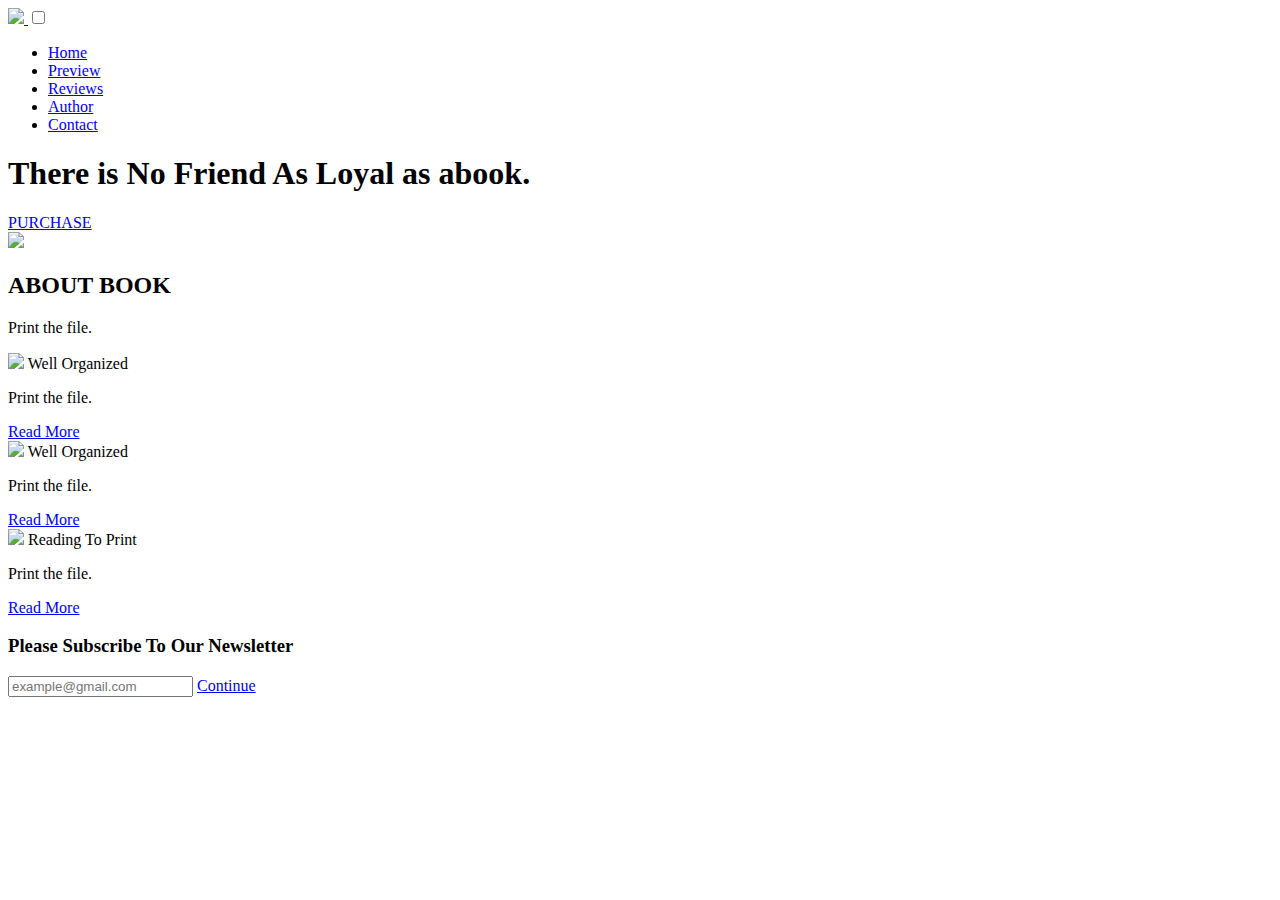
==== index.html @ f1f24578 "Add files via upload" ====
<!DOCTYPE html>
<html>
    <head>
        <meta charset="utf-8">
        <meta http-equiv="X-UA-Compatible" content="IE-edge">
        <meta none="viewport" content="width=device-width, intial-scale=1.0">
        <title>E_Book Website</title>
        <link rel="stylesheet" href="css/style.css"/>
        <link href="https://fonts.googleapis.com/css2?family=Montserrat:wght@300;400;500;600&display=swap" rel="stylesheet">
    </head>
    <!--Start of Tawk.to Script-->
		<script type="text/javascript">
            var Tawk_API=Tawk_API||{}, Tawk_LoadStart=new Date();
            (function(){
            var s1=document.createElement("script"),s0=document.getElementsByTagName("script")[0];
            s1.async=true;
            s1.src='https://embed.tawk.to/621894851ffac05b1d7bada8/1fso08b6r';
            s1.charset='UTF-8';
            s1.setAttribute('crossorigin','*');
            s0.parentNode.insertBefore(s1,s0);
            })();
            </script>
            <!--End of Tawk.to Script-->
        <body>
            <section class="main">
                <nav>
                    <a href="#" class="logo">
                        <img src="./images/logo1.png">
                    </a>
                    <input class="menu-btn" type="checkbox" id="menu-btn">
                    <label class="menu-icon" for="menu-btn">
                        <span class="nav-icon"></span>
                    </label>
                    <ul class="menu">
                            <li> <a href="#" class="active">Home</a> </li>
                            <li> <a href="#" >Preview</a> </li>
                            <li> <a href="#" >Reviews</a> </li>
                            <li> <a href="#" >Author</a> </li>
                            <li> <a href="#" >Contact</a> </li>
                    </ul>
                </nav>
                <div class="header-content">
                    <!--HEADER-TEXT-->
                    <div class="header-text">
                        <h1>There is No Friend As
                            <span>Loyal</span> as a<span>book</span>.</h1>
                            <a href="#" class="header-btn">PURCHASE</a>
                    </div>
                    <!--HEADER-IMAGE-->
                    <div class="header-img">
                        <img src="./images/student.png">
                    </div>
                </div>
            </section>
        <!--SECTION 2-->
        <section class="about">
            <div class="about-heading">
                <h2>ABOUT BOOK</h2>
                <P>Print the file.</P>
            </div>
            
            <div class="box-container">
                <div class="box">
                    <img src="./images/icon5.png">
                    <font>Well Organized</font>
                    <p>Print the file.</p>
                    <a href="#">Read More</a>
                </div>


                
                    <div class="box">
                        <img src="./images/icon9.png">
                        <font>Well Organized</font>
                        <p>Print the file.</p>
                        <a href="#">Read More</a>
                    </div>

                    
                        <div class="box">
                            <img src="./images/icon7.png">
                            <font>Reading To Print</font>
                            <p>Print the file.</p>
                            <a href="#">Read More</a>
                        </div>
            </div>
        </section>


        <section class="contact">
        <h3>Please Subscribe To Our Newsletter</h3>
        <div class="contact-input">
            <input type="email" placeholder="example@gmail.com">
            <a href="#">Continue</a>
        </div>

    </section>
        </body>
</html>
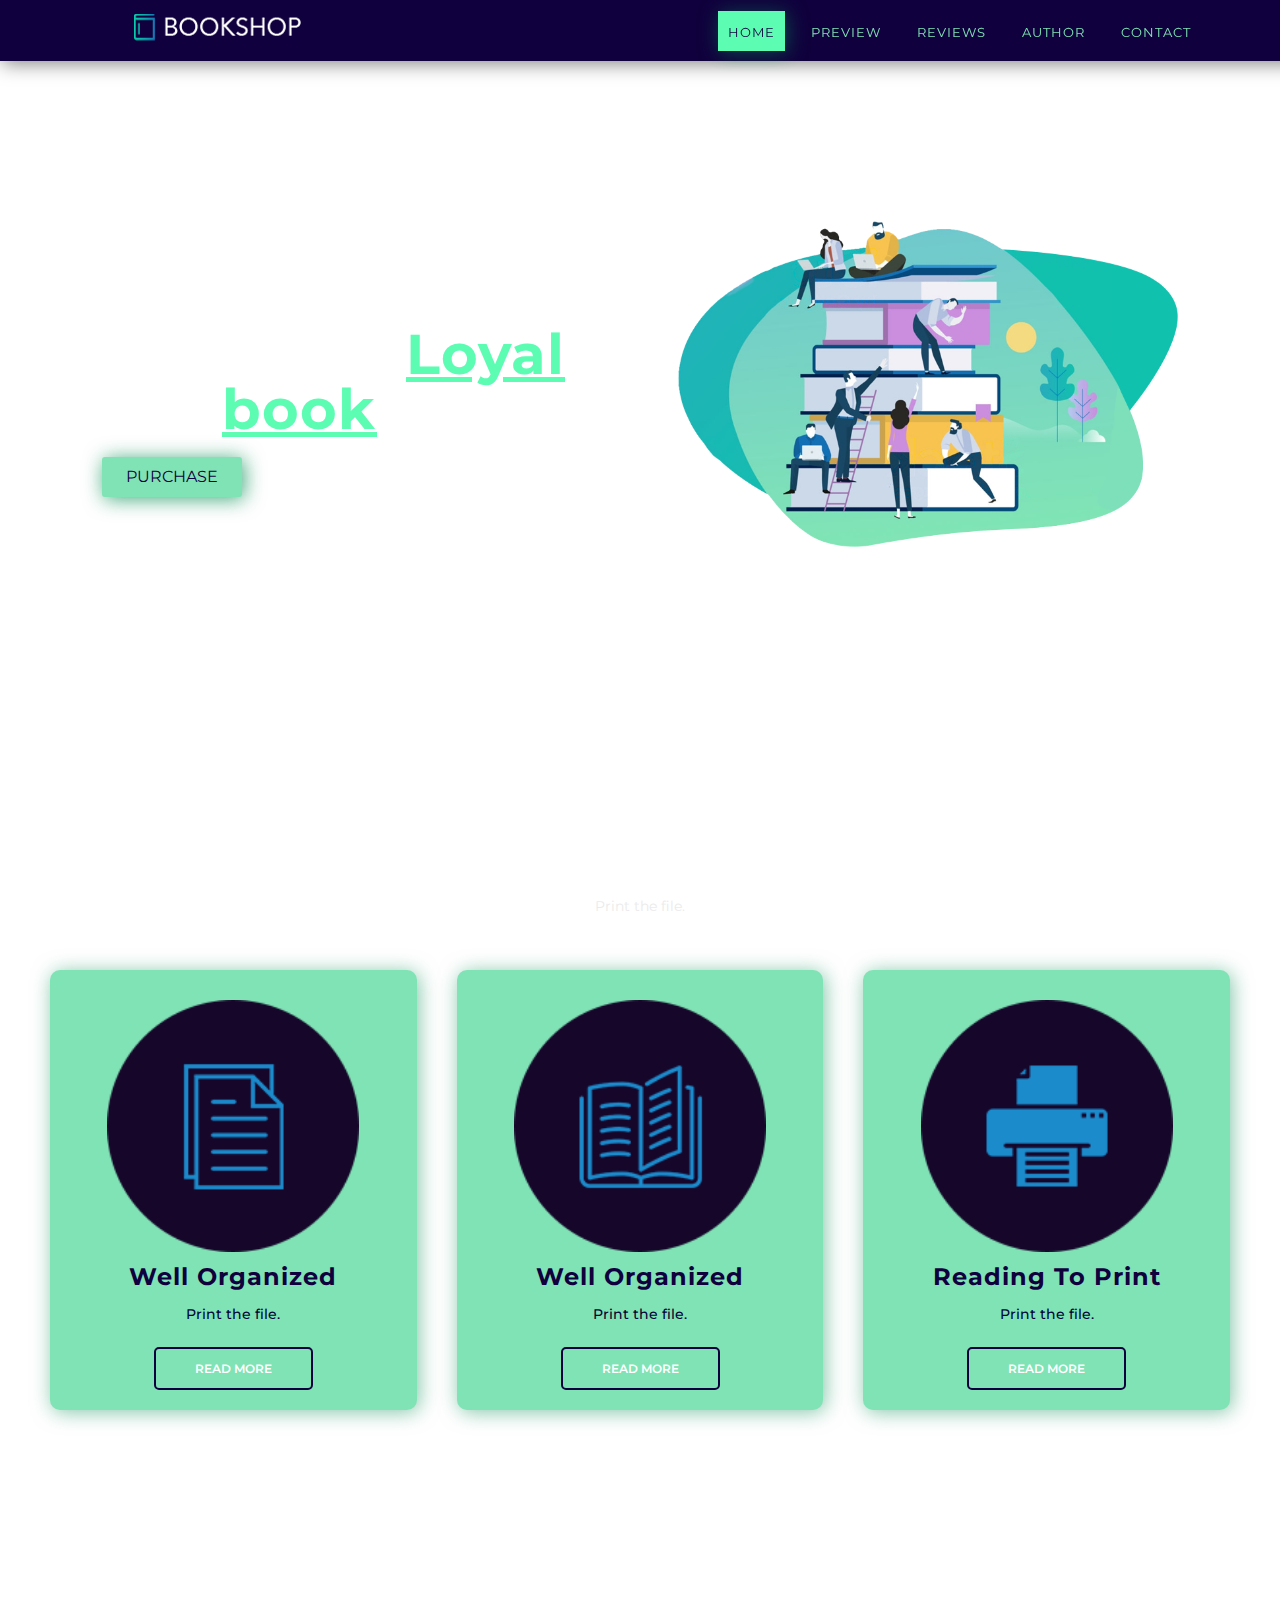
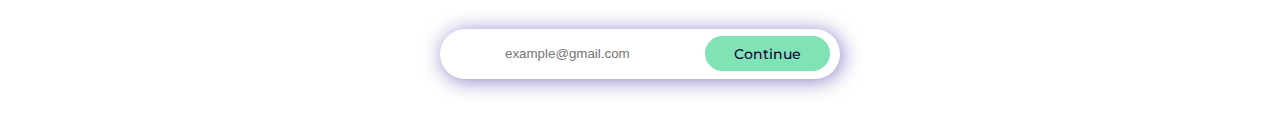
==== commit bffdb681: "Update index.html" ====
--- a/index.html
+++ b/index.html
@@ -5,7 +5,7 @@
         <meta http-equiv="X-UA-Compatible" content="IE-edge">
         <meta none="viewport" content="width=device-width, intial-scale=1.0">
         <title>E_Book Website</title>
-        <link rel="stylesheet" href="css/style.css"/>
+        <link rel="stylesheet" href="CSS/styles.css"/>
         <link href="https://fonts.googleapis.com/css2?family=Montserrat:wght@300;400;500;600&display=swap" rel="stylesheet">
     </head>
     <!--Start of Tawk.to Script-->
@@ -25,7 +25,7 @@
             <section class="main">
                 <nav>
                     <a href="#" class="logo">
-                        <img src="./images/logo1.png">
+                        <img src="logo1.png">
                     </a>
                     <input class="menu-btn" type="checkbox" id="menu-btn">
                     <label class="menu-icon" for="menu-btn">
@@ -48,7 +48,7 @@
                     </div>
                     <!--HEADER-IMAGE-->
                     <div class="header-img">
-                        <img src="./images/student.png">
+                        <img src="student.png">
                     </div>
                 </div>
             </section>
@@ -61,7 +61,7 @@
             
             <div class="box-container">
                 <div class="box">
-                    <img src="./images/icon5.png">
+                    <img src="icon5.png">
                     <font>Well Organized</font>
                     <p>Print the file.</p>
                     <a href="#">Read More</a>
@@ -70,7 +70,7 @@
 
                 
                     <div class="box">
-                        <img src="./images/icon9.png">
+                        <img src="icon9.png">
                         <font>Well Organized</font>
                         <p>Print the file.</p>
                         <a href="#">Read More</a>
@@ -78,7 +78,7 @@
 
                     
                         <div class="box">
-                            <img src="./images/icon7.png">
+                            <img src="icon7.png">
                             <font>Reading To Print</font>
                             <p>Print the file.</p>
                             <a href="#">Read More</a>
@@ -96,4 +96,4 @@
 
     </section>
         </body>
-</html>+</html>
--- a/CSS/styles.css
+++ b/CSS/styles.css
@@ -0,0 +1,393 @@
+body{
+    margin: 0px;
+    padding: 0px;
+    font-family: "Montserrat";
+    background-image: url(../images/background.jpg);
+    background-size: cover;
+}
+
+ul{
+    list-style: none;
+}
+a{
+    text-decoration: none;
+}
+
+#query {
+    text-decoration: none;
+    font-size: 1.2rem;
+}
+
+.logo {
+    color: #5cfdb2;
+    font-weight: bolder;
+    font-size: x-large;
+}
+
+button{
+    outline: none;
+    border: none;
+}
+input{
+    outline: none;
+    border: none;
+}
+.main{
+    width: 100%;
+    height: 768px;
+    position: relative;
+}
+nav{
+    display: flex;
+    align-items: center;
+    justify-content: space-around;
+    padding: 0 30px;
+    background-color: #10003d;
+    box-shadow: 2px 2px 20px rgba(0, 0, 0, 0.514);
+    z-index: 1;
+    width: 100%;
+    position: fixed;
+    left: 0px;
+    top: 0px;
+}
+nav ul{
+    display: flex;
+    margin: 0;
+    padding: 0;
+}
+
+nav ul li a{
+    height: 40px;
+    line-height: 43px;
+    margin: 8px;
+    padding: 0px 10px;
+    display: flex;
+    font-size: 0.8rem;
+    text-transform: uppercase;
+    font-weight: 400;
+    color: #80e3b5;
+    letter-spacing: 1px;
+    transition: 0.3s ease-in-out;
+}
+nav ul li a:hover{
+    border-radius: 2px;
+    background-color: #5cfdb2;
+    color: #10003d;
+    box-shadow: 2px 2px 20px rgba(1, 141, 83, 0.514);
+}
+.active{
+    background-color: #5cfdb2;
+    color: #10003d;
+    box-shadow: 2px 2px 20px rgba(1, 141, 83, 0.514);
+}
+nav .menu-btn{
+    display: none;
+}
+/*******************HEADER-CONTENT********************/
+.header-content{
+    display: flex;
+    align-items: center;
+    justify-content: space-around;
+    position: absolute;
+    left: 50%;
+    top: 50%;
+    transform: translate(-50%,-50%);
+    width: 90%;
+}
+.header-img{
+    width: 500px;
+    height: 400px;
+    margin: 20px;
+}
+.header-img img{
+    width: 100%;
+    height: 100%;
+    object-fit: contain;
+    object-position: center;
+}
+.header-text{
+    width: 500px;
+    margin: 20px;
+}
+.header-text h1{
+    font-size: 3.5rem;
+    line-height: 55px;
+    color: #ffffff;
+    letter-spacing: 1px;
+    font-weight: 700;
+    margin: 0px;
+}
+.header-text p{
+    font-size: 1.1rem;
+    color: rgb(235, 235, 235);
+}
+.header-text span{
+    color: #5cfdb2;
+    text-decoration: underline;
+}
+
+#OR {
+    text-align: center;
+}
+
+/*******************HEADER BUTTON***************/
+
+.header-btn{
+    width: 140px;
+    height: 40px;
+    display: inline-flex;
+    align-items: center;
+    justify-content: center;
+    background-color: #80e3b5;
+    color: #10003d;
+    box-shadow: 2px 2px 20px rgba(1, 141, 83, 0.753);
+    text-transform: uppercase;
+    transition: 0.3s ease-in-out;
+    margin-top: 20px;
+    border-radius: 3px;
+}
+.header-btn:hover{
+    background-color: #5cfdb2;
+}
+
+/***************ABOUT SECTION******************/
+.about{
+    background-size: 1000px;
+}
+.about-heading{
+    margin-top: 60px;
+    display: flex;
+    align-items: center;
+    justify-content: center;
+    flex-direction: column;
+}
+.about-heading h2{
+    line-height: 55px;
+    font-size: 2.2rem;
+    color: #ffffff;
+    letter-spacing: 1px;
+    font-weight: 700;
+    text-decoration: underline;
+    margin: 0px;
+}
+.about-heading p{
+    font-size: 0.9rem;
+    color: rgb(235, 235, 235);
+}
+.box-container{
+    display: flex;
+    align-items: center;
+    justify-content: center;
+    flex-wrap: wrap;
+    margin: 20px 30px;
+}
+.box{
+    display: flex;
+    align-items: center;
+    justify-content: space-between;
+    flex-direction: column;
+    width: 200px;
+    height: 400px;
+    text-align: center;
+    background-color: #80e3b5;
+    box-shadow: 2px 2px 20px rgba(1, 141, 83, 0.507);
+    padding: 20px;
+    border-radius: 10px;
+    margin: 20px;
+    position: relative;
+    flex-grow: 1;
+}
+.box img{
+    height: 260px;
+    margin: 10px;
+}
+.box font{
+    font-size: 1.5rem;
+    color: #10003d;
+    letter-spacing: 1px;
+    font-weight: 700;
+}
+.box p{
+    font-size: 0.9rem;
+    color: rgb(0, 4, 54);
+    display: block;
+    font-weight: 500;
+    overflow: hidden;
+    max-width: 500px;
+    text-overflow: ellipsis;
+}
+.box a{
+    width: 155px;
+    height: 40px;
+    align-items: center;
+    justify-content: center;
+    display: flex;
+    border: 2px solid #10003d;
+    text-transform: uppercase;
+    margin: auto;
+    border-radius: 5px;
+    font-weight: 600;
+    font-size: 0.75rem;
+    color: white;
+    margin-top: 10px;
+}
+.box a:hover{
+    background-color: #5213fd;
+    color: #ffffff;
+    transition: all ease 0.3s;
+    box-shadow: 2px 2px 20px rgba(27, 1, 141, 0.507);
+}
+
+.brown {
+
+    background: #98a42c;
+}
+
+.blue {
+    background: #10003d;
+}
+/****************CONTACT******************/
+.contact{
+    display: flex;
+    align-items: center;
+    justify-content: center;
+    flex-direction: column;
+    margin: 10px 0px;
+    margin-top: 80px;
+    padding: 30px 0px;
+}
+
+.contact h3{
+    font-size: 2.5rem;
+    margin: 20px;
+    color: #fff;
+}
+.contact-input{
+    width: 400px;
+    height: 50px;
+    display: flex;
+    background-color: #fff;
+    justify-content: center;
+    border-radius: 50px;
+    box-shadow: 2px 2px 20px rgba(27, 1, 141, 0.507);
+}
+.contact-input input{
+    width: 100%;
+    background-color: transparent;
+    border: none;
+    outline: none;
+    text-align: center;
+    color: #10003d;
+}
+.contact-input a{
+    width: 200px;
+    height: 35px;
+    background-color: #80e3b5;
+    color: #10003d;
+    display: flex;
+    font-size: 0.9rem;
+    align-items: center;
+    justify-content: center;
+    margin: auto 10px;
+    border-radius: 20px;
+    font-weight: 500;
+}
+.contact-input a:hover{
+    background-color: #5cfdb2;
+}
+
+/**************************RESPONSIVE********************/
+
+
+@media (max-width:1100px)
+{
+    nav{
+        justify-content: space-between;
+        height: 65px;
+    }
+    .menu{
+        display: none;
+        position: absolute;
+        top: 65px;
+        left: 0px;
+        background-color: #10003d;
+        border-bottom: 4px solid #5cfdb2;
+        width: 100%;
+    }
+    .menu li
+    {
+        width: 100%;
+    }
+    nev .menu li a{
+        width: 100%;
+        height: 40px;
+        justify-content: center;
+        align-items: center;
+        margin: 0px;
+        padding: 25px;
+        border: 1px solid #10003d;
+    }
+    nav .menu-icon{
+        cursor: pointer;
+        float: right;
+        padding: 20px 2opx;
+        position: relative;
+        user-select: none;
+    }
+    nav .menu-icon .nav-icon{
+        background-color: #fff;
+        display: block;
+        height: 2px;
+        position: relative;
+        transition: background 0.2s ease-out;
+        width: 18px;
+    }
+    nav .menu-icon .nav-icon:before,
+    nav .menu-icon .nav-icon:after{
+        background: #fff;
+        content: "";
+        display: block;
+        height: 100%;
+        position: absolute;
+        transition: all ease-out 0.3s;
+        width: 100%;
+    }
+    nav .menu-icon .nav-icon:before{
+        top: 5px;
+    }
+    nav .menu-icon .nav-icon:after{
+        top: -5px;
+    }
+    nav .menu-btn:checked ~ .menu-icon .nav-icon{
+        background: transparent;
+    }
+    nav .menu-btn:checked ~ .menu-icon .nav-icon:before{
+        transform: rotate(-45deg);
+        top: 0;
+    }  
+    nav .menu-btn:checked ~ .menu-icon .nav-icon:after{
+        transform: rotate(45deg);
+        top: 0;
+    }  
+    nav .menu-btn{
+        display: block;
+    } 
+    nav .menu-btn:checked ~ .menu{
+        display: block;
+    }
+    .header-img{
+        display: none;
+    }
+    .header-text{
+        text-align: center;
+    }
+    .header-text a{
+        margin-left: 10px;
+    }
+    .about-heading{
+        margin: 20px;
+    }
+    .about-heading p{
+        text-align: center;
+    }
+}
